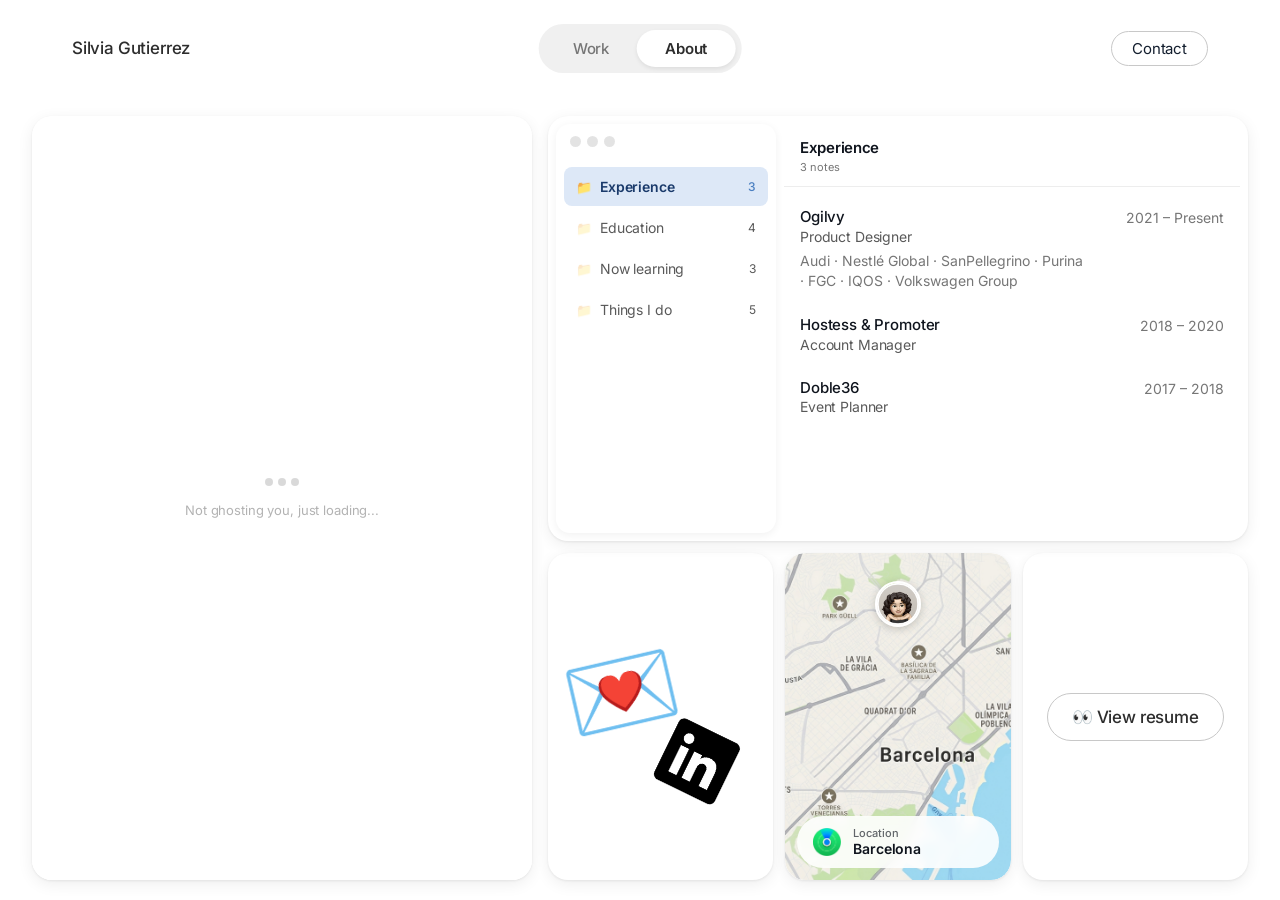
==== about.html @ 50f8bda9 "Redesign about page with accessibility improvements and add admin page - Refactor about.css with WCA" ====
<!DOCTYPE html>
<html lang="es">
<head>
  <meta charset="UTF-8" />
  <meta name="viewport" content="width=device-width, initial-scale=1.0" />
  <link rel="icon" type="image/png" href="images/favicon.png" />
  <title>About – Silvia Gutierrez</title>
  <link rel="stylesheet" href="about.css" />
  <link href="https://fonts.googleapis.com/css2?family=Inter:wght@400;500;600&display=swap" rel="stylesheet" />
</head>
<body>

  <!-- NAVBAR -->
  <nav class="nav" aria-label="Main navigation">
    <a href="index.html" class="nav-logo">
      <span class="nav-name">Silvia<span class="nav-name-last"> Gutierrez</span></span>
    </a>
    <div class="nav-pill">
      <a href="index.html" class="nav-pill-link">Work</a>
      <a href="about.html" class="nav-pill-link active" aria-current="page">About</a>
    </div>
    <a href="https://www.linkedin.com/in/silviagb/" target="_blank" rel="noopener" class="nav-contact-btn">Contact<span class="sr-only"> (opens in new tab)</span></a>
  </nav>

  <!-- CONTENT -->
  <main class="about-main">

    <!-- LEFT: chat + hint above -->
    <div class="about-left-wrap">
      <div class="about-left">
        <div id="chat-loading" aria-label="Loading messages" role="status" style="position:absolute;inset:0;display:flex;flex-direction:column;align-items:center;justify-content:center;gap:16px;background:var(--card-bg);border-radius:20px;z-index:5;">
          <div aria-hidden="true" style="display:flex;gap:5px;align-items:center;">
            <div style="width:8px;height:8px;border-radius:50%;background:rgba(0,0,0,0.15);animation:typing-bounce 1.2s infinite ease-in-out;animation-delay:0s;"></div>
            <div style="width:8px;height:8px;border-radius:50%;background:rgba(0,0,0,0.15);animation:typing-bounce 1.2s infinite ease-in-out;animation-delay:0.2s;"></div>
            <div style="width:8px;height:8px;border-radius:50%;background:rgba(0,0,0,0.15);animation:typing-bounce 1.2s infinite ease-in-out;animation-delay:0.4s;"></div>
          </div>
          <p style="font-size:13px;color:rgba(0,0,0,0.3);font-family:'Inter',sans-serif;letter-spacing:-0.01em;margin:0;">Not ghosting you, just loading...</p>
        </div>
        <div class="chat-scroll" id="chat-scroll" style="position:relative;">
          <div class="chat-container" id="chat-container" aria-live="polite" aria-label="Conversation"></div>
        </div>
        <div class="chat-input-bar" id="chat-input-bar">
          <label for="chat-input" class="sr-only">Send a message</label>
          <textarea id="chat-input" class="chat-input" placeholder="Drop me a message... I'll actually read this 👀" maxlength="300" rows="1"></textarea>
          <button id="chat-send" class="chat-send-btn" aria-label="Send">
            <svg xmlns="http://www.w3.org/2000/svg" width="16" height="16" viewBox="0 0 24 24" fill="none" stroke="currentColor" stroke-width="1.5" stroke-linecap="round" stroke-linejoin="round"><path stroke="none" d="M0 0h24v24H0z" fill="none"/><path d="M4.698 4.034l16.302 7.966l-16.302 7.966a.503 .503 0 0 1 -.546 -.124a.555 .555 0 0 1 -.12 -.568l2.468 -7.274l-2.468 -7.274a.555 .555 0 0 1 .12 -.568a.503 .503 0 0 1 .546 -.124" /><path d="M6.5 12h14.5" /></svg>
          </button>
        </div>
      </div>
    </div>

    <!-- RIGHT: static cards -->
    <div class="about-right">

      <!-- NOTES APP BLOCK -->
      <div class="cards-row">
        <div class="card notes-app">

          <!-- Sidebar — floating sub-card with its own shadow, dots inside -->
          <div class="notes-sidebar">
            <div class="notes-dots" aria-hidden="true">
              <span class="notes-toolbar-dot"></span>
              <span class="notes-toolbar-dot"></span>
              <span class="notes-toolbar-dot"></span>
            </div>
            <p class="notes-sidebar-title">My notes</p>
            <ul class="notes-folders" role="tablist" aria-label="About sections">
              <li class="notes-folder notes-folder--active" data-tab="experience" role="tab" aria-selected="true" aria-controls="tab-experience" tabindex="0">
                <span class="notes-folder-icon" aria-hidden="true">📁</span>
                <span class="notes-folder-name">Experience</span>
                <span class="notes-folder-count">3</span>
              </li>
              <li class="notes-folder" data-tab="education" role="tab" aria-selected="false" aria-controls="tab-education" tabindex="-1">
                <span class="notes-folder-icon" aria-hidden="true">📁</span>
                <span class="notes-folder-name">Education</span>
                <span class="notes-folder-count">4</span>
              </li>
              <li class="notes-folder" data-tab="learning" role="tab" aria-selected="false" aria-controls="tab-learning" tabindex="-1">
                <span class="notes-folder-icon" aria-hidden="true">📁</span>
                <span class="notes-folder-name">Now learning</span>
                <span class="notes-folder-count">3</span>
              </li>
              <li class="notes-folder" data-tab="things" role="tab" aria-selected="false" aria-controls="tab-things" tabindex="-1">
                <span class="notes-folder-icon" aria-hidden="true">📁</span>
                <span class="notes-folder-name">Things I do</span>
                <span class="notes-folder-count">5</span>
              </li>
            </ul>
          </div>

          <!-- Content -->
          <div class="notes-content">

            <!-- Experience -->
            <div class="notes-panel" id="tab-experience" role="tabpanel" aria-labelledby="tab-experience">
              <h2 class="notes-panel-title">Experience <span class="notes-panel-count">3 notes</span></h2>
              <ul class="notes-list">
                <li class="notes-item notes-item--expanded">
                  <div class="notes-item-header">
                    <div class="notes-item-role">
                      <span class="notes-item-company">Ogilvy</span>
                      <span class="notes-item-title">Product Designer</span>
                    </div>
                    <span class="notes-item-date">2021 – Present</span>
                  </div>
                  <span class="notes-item-clients">Audi · Nestlé Global · SanPellegrino · Purina · FGC · IQOS · Volkswagen Group</span>
                </li>
                <li class="notes-item notes-item--expanded">
                  <div class="notes-item-header">
                    <div class="notes-item-role">
                      <span class="notes-item-company">Hostess &amp; Promoter</span>
                      <span class="notes-item-title">Account Manager</span>
                    </div>
                    <span class="notes-item-date">2018 – 2020</span>
                  </div>
                </li>
                <li class="notes-item notes-item--expanded">
                  <div class="notes-item-header">
                    <div class="notes-item-role">
                      <span class="notes-item-company">Doble36</span>
                      <span class="notes-item-title">Event Planner</span>
                    </div>
                    <span class="notes-item-date">2017 – 2018</span>
                  </div>
                </li>
              </ul>
            </div>

            <!-- Education -->
            <div class="notes-panel notes-panel--hidden" id="tab-education" role="tabpanel" aria-labelledby="tab-education">
              <h2 class="notes-panel-title">Education <span class="notes-panel-count">4 notes</span></h2>
              <ul class="notes-list">
                <li class="notes-item notes-item--expanded">
                  <div class="notes-item-header">
                    <div class="notes-item-role">
                      <span class="notes-item-company">Design System Pro</span>
                      <span class="notes-item-title">Shift+R · Raúl Marin</span>
                    </div>
                    <span class="notes-item-date">2025 – Present</span>
                  </div>
                </li>
                <li class="notes-item notes-item--expanded">
                  <div class="notes-item-header">
                    <div class="notes-item-role">
                      <span class="notes-item-company">Bit Computer Training</span>
                      <span class="notes-item-title">Front-end Development</span>
                    </div>
                    <span class="notes-item-date">2021</span>
                  </div>
                </li>
                <li class="notes-item notes-item--expanded">
                  <div class="notes-item-header">
                    <div class="notes-item-role">
                      <span class="notes-item-company">Ironhack</span>
                      <span class="notes-item-title">UX/UI Design Bootcamp</span>
                    </div>
                    <span class="notes-item-date">2018</span>
                  </div>
                </li>
                <li class="notes-item notes-item--expanded">
                  <div class="notes-item-header">
                    <div class="notes-item-role">
                      <span class="notes-item-company">Universitat Pompeu Fabra</span>
                      <span class="notes-item-title">Advertising &amp; Public Relations</span>
                    </div>
                    <span class="notes-item-date">2013 – 2017</span>
                  </div>
                </li>
              </ul>
            </div>

            <!-- Now learning -->
            <div class="notes-panel notes-panel--hidden" id="tab-learning" role="tabpanel" aria-labelledby="tab-learning">
              <h2 class="notes-panel-title">Now learning <span class="notes-panel-count">3 notes</span></h2>
              <ul class="notes-list">
                <li class="notes-item notes-item--text">
                  <span class="notes-item-company">Design systems</span>
                  <span class="notes-item-body">Studying with Shift+R (Raúl Marin). Learning to build the systems I've been designing within for years.</span>
                </li>
                <li class="notes-item notes-item--text">
                  <span class="notes-item-company">Vibe coding</span>
                  <span class="notes-item-body">Using Cursor + Claude to build real things without a dev team. This portfolio is proof.</span>
                </li>
                <li class="notes-item notes-item--text">
                  <span class="notes-item-company">AI-assisted research</span>
                  <span class="notes-item-body">Exploring how AI agents can speed up benchmarking and competitive analysis — the stuff that used to take days.</span>
                </li>
              </ul>
            </div>

            <!-- Things I do -->
            <div class="notes-panel notes-panel--hidden" id="tab-things" role="tabpanel" aria-labelledby="tab-things">
              <h2 class="notes-panel-title">Things I do <span class="notes-panel-count">5 notes</span></h2>
              <ul class="notes-list">
                <li class="notes-item notes-item--text">
                  <span class="notes-item-company">Party host</span>
                  <span class="notes-item-body">I organize dinners and parties for my friends more often than is probably healthy. Halloween is the one everyone waits for all year. My flat has a 25-person beer pong capacity that I discovered by accident.</span>
                </li>
                <li class="notes-item notes-item--text">
                  <span class="notes-item-company">Unofficial pizza designer</span>
                  <span class="notes-item-body">My partner has a pizza project. I said I'd help. Somehow "help" turned into designing the whole thing — posts, photos, branding. Still waiting for my co-founder title.</span>
                </li>
                <li class="notes-item notes-item--text">
                  <span class="notes-item-company">Knitter &amp; crocheter</span>
                  <span class="notes-item-body">I knit and crochet. It's calming, it's creative, and it got completely out of hand when someone asked me to make a ring holder for their wedding. Then another person asked. Then another. I now have a waiting list I didn't ask for.</span>
                </li>
                <li class="notes-item notes-item--text">
                  <span class="notes-item-company">Handmade gifter</span>
                  <span class="notes-item-body">I don't buy gifts if I can make them instead. My latest: transferring a handwritten family recipe onto a ceramic plate.</span>
                </li>
                <li class="notes-item notes-item--text">
                  <span class="notes-item-company">Concert budget problem</span>
                  <span class="notes-item-body">I spend a disproportionate amount of my income on gigs and festivals. My bank account disagrees with this hobby. I do not.</span>
                </li>
              </ul>
            </div>

          </div><!-- /notes-content -->
        </div><!-- /notes-app -->
      </div>

      <div class="cards-row">
        <div class="card card-sm card-contact">
          <div class="contact-icons">
            <a href="/cdn-cgi/l/email-protection#36455f5a405f5751540476515b575f5a1855595b" class="contact-icon" aria-label="Email">💌</a>
            <a href="https://www.linkedin.com/in/silviagb/" target="_blank" rel="noopener"
               class="contact-icon contact-icon-linkedin" aria-label="LinkedIn">
              <img src="images/linkedin-logo.png" alt="LinkedIn" />
            </a>
          </div>
        </div>

        <div class="card card-sm card-location">
          <img class="location-bg" src="images/barcelona-map.png" alt="Barcelona" />
          <img class="location-avatar" src="images/silvia-avatar.png" alt="Silvia" />
          <div class="location-chip">
            <img class="location-pin" src="images/location-pin.png" alt="" />
            <div class="location-text">
              <span class="location-label">Location</span>
              <span class="location-city">Barcelona</span>
            </div>
          </div>
        </div>

        <div class="card card-sm card-resume">
          <a href="CV-Silvia-Gutierrez.pdf"
             target="_blank" rel="noopener" class="resume-btn">
            👀 View resume<span class="sr-only"> (opens in new tab)</span>
          </a>
        </div>
      </div>

    </div>
  </main>

  <script data-cfasync="false" src="/cdn-cgi/scripts/5c5dd728/cloudflare-static/email-decode.min.js"></script><script>
    const CAT_IMG   = 'images/rosi-sil.png';
    const BUBBLE_BG = '#f0f0f0';

    // Each message: text or image, optional defaultReaction shown on load,
    // clickEmoji added (or incremented) when the bubble is clicked.
    const MESSAGES = [
      { type:'text',  text:"Hi, I'm Silvia!",                                                                             defaultReaction:{emoji:'🧚🏻‍♀️', count:1}, clickEmoji:'🧚🏻‍♀️', typingMs:900  },
      { type:'text',  text:"But you can call me Silvi, Sil, or Zirvi—just like my Andalusian grandma used to.",          defaultReaction:null,                    clickEmoji:'👵🏻',     typingMs:1300 },
      { type:'text',  text:"For the past five years, I've been a Product Designer at Ogilvy. Demanding clients, tight deadlines, and more project types than I can count.",   defaultReaction:null,                    clickEmoji:'🤠',     typingMs:1400 },
      { type:'text',  text:"Still at Ogilvy, but open to new opportunities — ideally a digital product team. Just leaving that here.",                                        defaultReaction:null,                    clickEmoji:'🌟',     typingMs:1400 },
      { type:'text',  text:"Though I have a dark past... I used to plan events! 👀",                                     defaultReaction:null,                    clickEmoji:'🌒',     typingMs:1100 },
      { type:'text',  text:"And this? This is my home office manager—the real boss of the house. 👇",                    defaultReaction:null,                    clickEmoji:'🫡',     typingMs:1300 },
      { type:'image', src:CAT_IMG,                                                                                        defaultReaction:{emoji:'💖', count:1},   clickEmoji:'💖',     typingMs:2000 },
      { type:'text',  text:"You read the whole thing — respect. Drop me a line if anything caught your eye. 💌", defaultReaction:null, clickEmoji:'💌', typingMs:1400 },
    ];

    const scrollEl    = document.getElementById('chat-scroll');
    const container   = document.getElementById('chat-container');

    // ── SVG tail ──────────────────────────────────────────────────────────
    function makeTailSVG(color) {
      const svg = document.createElementNS('http://www.w3.org/2000/svg','svg');
      svg.setAttribute('width','14'); svg.setAttribute('height','18');
      svg.setAttribute('viewBox','0 0 14 18');
      svg.classList.add('chat-tail');
      const path = document.createElementNS('http://www.w3.org/2000/svg','path');
      path.setAttribute('d','M14 0 L14 18 L0 18 C4 15 10 9 14 0 Z');
      path.setAttribute('fill', color);
      svg.appendChild(path);
      return svg;
    }

    // ── scroll ────────────────────────────────────────────────────────────
    function scrollBottom() {
      scrollEl.scrollTop = scrollEl.scrollHeight;
    }

    // ── animate element in ────────────────────────────────────────────────
    function animateIn(el) {
      el.style.opacity   = '0';
      el.style.transform = 'translateY(8px)';
      container.appendChild(el);
      scrollBottom();
      requestAnimationFrame(() => requestAnimationFrame(() => {
        el.style.transition = 'opacity 0.28s ease, transform 0.28s ease';
        el.style.opacity    = '1';
        el.style.transform  = 'translateY(0)';
      }));
    }

    // ── typing indicator ──────────────────────────────────────────────────
    function showTyping() {
      const el = document.createElement('div');
      el.className = 'chat-typing';
      el.id        = 'chat-typing';

      const row = document.createElement('div');
      row.className = 'chat-bubble-row';

      const bubble = document.createElement('div');
      bubble.className = 'chat-bubble chat-bubble--typing';
      bubble.innerHTML = '<div class="dot"></div><div class="dot"></div><div class="dot"></div>';
      row.appendChild(bubble);
      el.appendChild(row);
      animateIn(el);
    }

    function removeTyping() {
      const t = document.getElementById('chat-typing');
      if (t) t.remove();
    }

    // ── reaction badge ────────────────────────────────────────────────────
    function makeBadge(emoji, count) {
      const btn = document.createElement('button');
      btn.className     = 'reaction-badge';
      btn.dataset.emoji = emoji;
      btn.innerHTML     = `<span>${emoji}</span><span class="reaction-count">${count}</span>`;
      return btn;
    }

    function incrementBadge(badge) {
      const span = badge.querySelector('.reaction-count');
      span.textContent = parseInt(span.textContent) + 1;
      badge.classList.remove('reaction-badge--bump');
      void badge.offsetWidth; // reflow to restart animation
      badge.classList.add('reaction-badge--bump');
    }

    // ── build message ─────────────────────────────────────────────────────
    function buildMessage(msg) {
      const el = document.createElement('div');
      el.className = 'chat-msg';

      // bubble row (tail + bubble)
      const row = document.createElement('div');
      row.className = 'chat-bubble-row';

      const bubbleBg = BUBBLE_BG;
      row.appendChild(makeTailSVG(bubbleBg));

      const bubble = document.createElement('div');
      bubble.className = msg.type === 'image' ? 'chat-bubble chat-bubble--image' : 'chat-bubble';

      if (msg.type === 'image') {
        const img = document.createElement('img');
        img.src       = msg.src;
        img.className = 'chat-img';
        img.alt       = '';
        bubble.appendChild(img);
      } else {
        bubble.textContent = msg.text;
      }

      row.appendChild(bubble);

      // reactions wrap — absolute inside the bubble row
      const reactionsWrap = document.createElement('div');
      reactionsWrap.className = 'chat-reactions';

      const msgIndex = MESSAGES.indexOf(msg);

      if (msg.defaultReaction) {
        const badge = makeBadge(msg.defaultReaction.emoji, msg.defaultReaction.count);
        badge.addEventListener('click', () => {
          incrementBadge(badge);
          saveReaction(msgIndex, msg.defaultReaction.emoji);
        });
        reactionsWrap.appendChild(badge);
      }

      row.appendChild(reactionsWrap);
      el.appendChild(row);

      // click on bubble → add / increment clickEmoji
      bubble.addEventListener('click', () => {
        const existing = reactionsWrap.querySelector(`[data-emoji="${msg.clickEmoji}"]`);
        if (existing) {
          incrementBadge(existing);
        } else {
          const badge = makeBadge(msg.clickEmoji, 1);
          badge.style.opacity   = '0';
          badge.style.transform = 'scale(0.6)';
          badge.addEventListener('click', () => {
            incrementBadge(badge);
            saveReaction(msgIndex, msg.clickEmoji);
          });
          reactionsWrap.appendChild(badge);
          requestAnimationFrame(() => requestAnimationFrame(() => {
            badge.style.transition = 'opacity 0.2s ease, transform 0.2s ease';
            badge.style.opacity    = '1';
            badge.style.transform  = 'scale(1)';
          }));
        }
        saveReaction(msgIndex, msg.clickEmoji);
      });

      return el;
    }

    // ── Supabase ──────────────────────────────────────────────────────────
    const SUPA_URL = 'https://ncgpeftflcvlvedmpfno.supabase.co';
    const SUPA_KEY = 'eyJhbGciOiJIUzI1NiIsInR5cCI6IkpXVCJ9.eyJpc3MiOiJzdXBhYmFzZSIsInJlZiI6Im5jZ3BlZnRmbGN2bHZlZG1wZm5vIiwicm9sZSI6ImFub24iLCJpYXQiOjE3NzM1ODU3OTUsImV4cCI6MjA4OTE2MTc5NX0.-5kdnQhtjg_4nebCeReHEE-rYZAulSlQYjA0M2LK5Zg';

    async function saveReaction(messageIndex, emoji) {
      try {
        await fetch(`${SUPA_URL}/rest/v1/reactions`, {
          method: 'POST',
          headers: {
            'Content-Type': 'application/json',
            'apikey': SUPA_KEY,
            'Authorization': `Bearer ${SUPA_KEY}`,
            'Prefer': 'return=minimal'
          },
          body: JSON.stringify({ message_index: messageIndex, emoji })
        });
      } catch(e) { console.log('reaction save failed', e); }
    }

    async function saveMessage(content) {
      try {
        await fetch(`${SUPA_URL}/rest/v1/messages`, {
          method: 'POST',
          headers: {
            'Content-Type': 'application/json',
            'apikey': SUPA_KEY,
            'Authorization': `Bearer ${SUPA_KEY}`,
            'Prefer': 'return=minimal'
          },
          body: JSON.stringify({ content })
        });
      } catch(e) { console.log('message save failed', e); }
    }

    // ── reveal all messages with typing pauses ────────────────────────────
    function revealAll() {
      let delay = 300;
      const pause = 400;

      MESSAGES.forEach(msg => {
        setTimeout(() => showTyping(), delay);
        delay += msg.typingMs;
        setTimeout(() => { removeTyping(); animateIn(buildMessage(msg)); }, delay);
        delay += pause;
      });
    }

    // ── loading state then reveal ─────────────────────────────────────────
    const loadingEl = document.getElementById('chat-loading');

    setTimeout(() => {
      if (loadingEl) {
        loadingEl.style.transition = 'opacity 0.3s ease';
        loadingEl.style.opacity = '0';
        setTimeout(() => { loadingEl.remove(); revealAll(); }, 300);
      } else {
        revealAll();
      }
    }, 2200);



    // ── message input ─────────────────────────────────────────────────────
    const inputEl = document.getElementById('chat-input');
    const sendBtn = document.getElementById('chat-send');

    async function sendMessage() {
      const text = inputEl.value.trim();
      if (!text) return;
      inputEl.value = '';
      inputEl.classList.remove('has-text');
      sendBtn.classList.remove('visible');
      inputEl.disabled = true;
      sendBtn.disabled = true;

      await saveMessage(text);

      // show sent bubble in chat
      // remove tail from previous sent bubble if exists
      const prevSentRow = container.querySelector('.chat-msg--sent:last-child .chat-bubble-sent-row');
      if (prevSentRow) {
        const prevTail = prevSentRow.querySelector('.chat-tail-sent');
        const prevBubble = prevSentRow.querySelector('.chat-bubble-sent');
        if (prevTail) prevTail.classList.remove('visible');
        if (prevBubble) prevBubble.classList.remove('with-tail');
      }

      const confirmEl = document.createElement('div');
      confirmEl.className = 'chat-msg chat-msg--sent';
      confirmEl.style.opacity = '0';
      confirmEl.style.transform = 'translateY(8px)';

      const sentRow = document.createElement('div');
      sentRow.className = 'chat-bubble-sent-row';

      const sentBubble = document.createElement('div');
      sentBubble.className = 'chat-bubble-sent with-tail';
      sentBubble.textContent = text;

      // tail — absolute, hangs outside the bubble to the right
      const tailSvg = document.createElementNS('http://www.w3.org/2000/svg', 'svg');
      tailSvg.setAttribute('width', '14');
      tailSvg.setAttribute('height', '18');
      tailSvg.setAttribute('viewBox', '0 0 14 18');
      tailSvg.classList.add('chat-tail-sent', 'visible');
      const tailPath = document.createElementNS('http://www.w3.org/2000/svg', 'path');
      tailPath.setAttribute('d', 'M0 0 L0 18 L14 18 C9 16 1 10 0 0 Z');
      tailPath.setAttribute('fill', '#c8d8f0');
      tailSvg.appendChild(tailPath);

      sentRow.appendChild(sentBubble);
      sentRow.appendChild(tailSvg);
      confirmEl.appendChild(sentRow);
      container.appendChild(confirmEl);
      scrollBottom();
      requestAnimationFrame(() => requestAnimationFrame(() => {
        confirmEl.style.transition = 'opacity 0.3s ease, transform 0.3s ease';
        confirmEl.style.opacity = '1';
        confirmEl.style.transform = 'translateY(0)';
      }));

      setTimeout(() => {
        inputEl.disabled = false;
        sendBtn.disabled = false;
        inputEl.placeholder = 'Drop me a message...';
        inputEl.focus();
      }, 500);
    }

    sendBtn.addEventListener('click', sendMessage);
    inputEl.addEventListener('keydown', (e) => {
      if (e.key === 'Enter' && !e.shiftKey) { e.preventDefault(); sendMessage(); }
    });

    // show/hide send button based on input content
    inputEl.addEventListener('input', () => {
      const hasText = inputEl.value.trim().length > 0;
      if (hasText) {
        sendBtn.classList.add('visible');
        inputEl.classList.add('has-text');
      } else {
        sendBtn.classList.remove('visible');
        inputEl.classList.remove('has-text');
      }
    });
  </script>

  <script>
    // ── Notes tabs ────────────────────────────────────────────────────────
    const folders = document.querySelectorAll('.notes-folder');
    const panels  = document.querySelectorAll('.notes-panel');

    function activateTab(folder) {
      const tab = folder.dataset.tab;

      folders.forEach(f => {
        f.classList.remove('notes-folder--active');
        f.setAttribute('aria-selected', 'false');
        f.setAttribute('tabindex', '-1');
      });
      folder.classList.add('notes-folder--active');
      folder.setAttribute('aria-selected', 'true');
      folder.setAttribute('tabindex', '0');
      folder.focus();

      panels.forEach(p => p.classList.add('notes-panel--hidden'));
      const active = document.getElementById('tab-' + tab);
      if (active) active.classList.remove('notes-panel--hidden');
    }

    folders.forEach(folder => {
      folder.addEventListener('click', () => activateTab(folder));

      // keyboard navigation: arrow keys move between tabs
      folder.addEventListener('keydown', (e) => {
        const list = [...folders];
        const idx  = list.indexOf(folder);
        if (e.key === 'ArrowDown' || e.key === 'ArrowRight') {
          e.preventDefault();
          activateTab(list[(idx + 1) % list.length]);
        } else if (e.key === 'ArrowUp' || e.key === 'ArrowLeft') {
          e.preventDefault();
          activateTab(list[(idx - 1 + list.length) % list.length]);
        } else if (e.key === 'Enter' || e.key === ' ') {
          e.preventDefault();
          activateTab(folder);
        }
      });
    });
  </script>

  <script>
    const nav = document.querySelector('.nav');
    let lastY = 0;
    window.addEventListener('scroll', () => {
      const y = window.scrollY;
      if (y > lastY && y > 96) nav.classList.add('nav--hidden');
      else nav.classList.remove('nav--hidden');
      lastY = y;
    });
  </script>

</body>
</html>
---- about.css ----
/* =============================================
   VARIABLES
   ============================================= */
   :root {
    --font:        'Inter', sans-serif;
    --dark:        #2d2d2d;
    --black:       #131e2e;
    --grey:        #767676;   /* 4.54:1 — pasa WCAG AA — uso: secundario, nav inactivo */
    --grey-2:      #595959;   /* 7.0:1  — pasa WCAG AA — uso: cuerpo, apoyo legible   */
    --border:      #e4e4e4;
    --pill-bg:     #f0f0f0;
    --bubble-bg:   #f0f0f0;
    --card-bg:     #ffffff;
    --card-gray:   #e4e4e4;
    --dark-blue:   #0f141d;
    --white:       #ffffff;
    --nav-h:       96px;
    --shadow-card: 0 1px 3px rgba(0,0,0,0.08), 0 4px 16px rgba(0,0,0,0.07);
  }
  
  /* =============================================
     ACCESSIBILITY
     ============================================= */
  .sr-only {
    position: absolute;
    width: 1px;
    height: 1px;
    padding: 0;
    margin: -1px;
    overflow: hidden;
    clip: rect(0,0,0,0);
    white-space: nowrap;
    border: 0;
  }

  /* Visible focus ring for keyboard users */
  .notes-folder:focus-visible {
    outline: 2px solid #4a7fc1;
    outline-offset: 2px;
  }
  .chat-input:focus-visible {
    outline: 2px solid #4a7fc1;
    outline-offset: 0;
  }
  .nav-pill-link:focus-visible,
  .nav-contact-btn:focus-visible,
  .resume-btn:focus-visible,
  .contact-icon:focus-visible {
    outline: 2px solid #4a7fc1;
    outline-offset: 3px;
    border-radius: 4px;
  }

  /* =============================================
     RESET
     ============================================= */
  *, *::before, *::after { box-sizing: border-box; margin: 0; padding: 0; }
  html, body { width: 100%; height: 100%; font-family: var(--font); background: var(--white); color: var(--dark); -webkit-font-smoothing: antialiased; }
  a   { text-decoration: none; color: inherit; }
  img { display: block; }
  
  /* =============================================
     NAVBAR
     ============================================= */
  .nav {
    position: fixed; top: 0; left: 0; right: 0; z-index: 100;
    height: var(--nav-h);
    background: var(--white);
    display: flex; align-items: center; justify-content: space-between;
    padding: 0 72px;
    transition: transform 0.3s ease;
  }
  .nav--hidden { transform: translateY(-100%); }
  
  .nav-logo       { display: flex; align-items: center; gap: 12px; }
  .nav-avatar     { width: 40px; height: 40px; border-radius: 50%; overflow: hidden; background: var(--border); flex-shrink: 0; }
  .nav-avatar img { width: 100%; height: 100%; object-fit: cover; }
  .nav-name       { font-size: 17px; font-weight: 500; color: var(--dark); letter-spacing: -0.01em; white-space: nowrap; }
  
  .nav-pill { position: absolute; left: 50%; transform: translateX(-50%); display: flex; align-items: center; background: var(--pill-bg); border-radius: 100px; padding: 6px; }
  .nav-pill-link { font-size: 15px; font-weight: 500; color: var(--grey); padding: 9px 28px; border-radius: 100px; letter-spacing: -0.01em; transition: all 0.2s; white-space: nowrap; }
  .nav-pill-link.active { background: var(--white); color: var(--dark); font-weight: 600; box-shadow: 0 2px 4px rgba(0,0,0,0.08); }
  .nav-pill-link:not(.active):hover { color: var(--dark); }
  
  .nav-contact-btn { font-size: 15px; font-weight: 400; color: var(--black); border: 1.5px solid #c8c8c8; border-radius: 100px; padding: 7px 20px; letter-spacing: -0.01em; transition: border-color 0.2s; }
  .nav-contact-btn:hover { border-color: var(--dark); background: rgba(0,0,0,0.03); }
  
  /* =============================================
     MAIN LAYOUT — fixed height, no scroll on main
     ============================================= */
  .about-main {
    position: fixed;
    top: var(--nav-h);
    left: 0; right: 0; bottom: 0;
    display: flex;
    align-items: stretch;
    gap: 16px;
    padding: 20px 32px 20px 32px;
    overflow: visible;
  }
  
  /* =============================================
     LEFT PANEL — scrollable chat
     ============================================= */
  .about-left-wrap {
    width: 500px;
    flex-shrink: 0;
    height: 100%;
    display: flex;
    flex-direction: column;
    position: relative;
  }
  
  .chat-hint {
    position: absolute;
    top: -28px;
    left: 2px;
    display: flex;
    align-items: center;
    gap: 6px;
    font-size: 12px;
    color: var(--grey);
    font-family: var(--font);
    letter-spacing: -0.01em;
    pointer-events: none;
  }
  
  .about-left {
    flex: 1;
    min-height: 0;
    overflow: hidden;
    background: var(--card-bg);
    border-radius: 20px;
    box-shadow: var(--shadow-card);
    position: relative;
    display: flex;
    flex-direction: column;
  }
  
  .chat-scroll {
    flex: 1;
    min-height: 0;
    overflow-y: auto;
    overflow-x: hidden;
    display: flex;
    flex-direction: column;
    scrollbar-width: none;
  }
  .chat-scroll::-webkit-scrollbar { display: none; }
  
  .chat-container {
    margin-top: auto; /* pushes messages to the bottom */
    display: flex;
    flex-direction: column;
    gap: 22px;
    padding: 40px 0 40px 20px;
  }
  
  /* =============================================
     CHAT MESSAGE
     ============================================= */
  .chat-msg {
    display: flex;
    flex-direction: column;
    align-items: flex-start;
  }
  
  /* bubble row: tail + bubble side by side */
  .chat-bubble-row {
    display: flex;
    align-items: flex-end;
    cursor: pointer;
    position: relative; /* anchor for absolute reactions */
    /* drop-shadow covers both the SVG tail and the bubble in one pass */
    filter: none;
    transition: filter 0.15s ease;
  }
  
  .chat-bubble-row:hover {
    filter: none;
  }
  
  /* ── TAIL ── */
  .chat-tail {
    flex-shrink: 0;
    width: 14px;
    height: 18px;
    margin-right: -2px;
    align-self: flex-end;
    margin-bottom: 0;
    display: block;
  }
  
  .chat-tail--typing {
    display: none;
  }
  
  /* ── BUBBLE ── */
  .chat-bubble {
    background: var(--bubble-bg);
    border-radius: 28px 28px 28px 6px;
    padding: 14px 22px;
    font-size: 15px;
    font-weight: 400;
    color: var(--dark-blue);
    line-height: 1.55;
    letter-spacing: -0.01em;
    max-width: 440px;
  }
  
  /* typing bubble — no tail, compact */ 
  .chat-bubble--typing {
    display: flex;
    align-items: center;
    gap: 4px;
    padding: 15px 14px;
    border-radius: 100px !important;
    width: fit-content;
    overflow: visible;
  }
  
  /* image bubble */
  .chat-bubble--image {
    background: var(--bubble-bg);
    padding: 10px;
    border-radius: 28px 28px 28px 6px;
    cursor: pointer;
  }
  
  .chat-img {
    width: 260px;
    height: 260px;
    object-fit: cover;
    border-radius: 20px 20px 20px 2px;
    display: block;
  }
  
  /* =============================================
     TYPING DOTS
     ============================================= */
  .dot {
    width: 6px;
    height: 6px;
    border-radius: 50%;
    background: rgba(15,20,29,0.3);
    animation: typing-bounce 1.2s infinite ease-in-out;
    flex-shrink: 0;
  }
  .dot:nth-child(1) { animation-delay: 0s; }
  .dot:nth-child(2) { animation-delay: 0.18s; }
  .dot:nth-child(3) { animation-delay: 0.36s; }
  
  @keyframes typing-bounce {
    0%, 60%, 100% { transform: translateY(0);    opacity: 0.35; }
    30%            { transform: translateY(-5px); opacity: 1;    }
  }
  
  /* =============================================
     REACTIONS
     ============================================= */
  .chat-reactions {
    position: absolute;
    bottom: -14px;
    right: 10px;
    display: flex;
    gap: 4px;
    z-index: 1;
  }
  
  .reaction-badge {
    display: inline-flex;
    align-items: center;
    gap: 4px;
    background: #ffffff;
    border: none;
    border-radius: 100px;
    padding: 4px 10px 4px 8px;
    font-size: 15px;
    cursor: pointer;
    transition: background 0.15s;
    line-height: 1;
    box-shadow: 0 1px 4px rgba(0,0,0,0.12);
  }
  .reaction-badge:hover  { background: #f5f5f5; }
  
  .reaction-count {
    font-size: 13px;
    font-weight: 500;
    color: #666;
    font-family: var(--font);
  }
  
  /* bump pop when reacting */
  .reaction-badge--bump { animation: badge-bump 0.28s ease; }
  
  @keyframes badge-bump {
    0%   { transform: scale(1); }
    45%  { transform: scale(1.3); }
    100% { transform: scale(1); }
  }
  
  /* =============================================
     RIGHT PANEL — static, no scroll
     ============================================= */
  .about-right {
    flex: 1;
    display: flex;
    flex-direction: column;
    gap: 12px;
    min-width: 0;
    min-height: 0;
    overflow: visible;
  }
  
  .cards-row { display: flex; gap: 12px; flex: 1; min-height: 0; }
  .cards-row:first-child { flex: 1.3; }
  .cards-row:last-child  { flex: 1; display: grid; grid-template-columns: 1fr 1fr 1fr; grid-template-rows: 1fr; }
  
  /* =============================================
     CARD BASE
     ============================================= */
  .card { background: var(--card-bg); border-radius: 20px; box-shadow: var(--shadow-card); }
  
  /* Info cards */
  .card-info {
    flex: 1;
    min-height: 0;
    display: flex; flex-direction: column; align-items: center; justify-content: flex-start;
    gap: 20px;
    padding: 20px 40px 24px;
    overflow: hidden;
  }
  .card-info .card-list {
    flex: 1;
    display: flex;
    flex-direction: column;
    justify-content: center;
    width: 100%;
  }
  
  .card-tag {
    font-size: 15px;
    font-weight: 600;
    color: var(--dark-blue);
    letter-spacing: -0.02em;
    flex-shrink: 0;
    align-self: center;
  }
  
  .card-list { list-style: none; width: 100%; display: flex; flex-direction: column; }
  
  .card-list-item { display: flex; align-items: flex-start; justify-content: space-between; padding: 12px 0; border-bottom: 1px solid rgba(0,0,0,0.08); font-size: 15px; gap: 16px; }
  .card-list-item:last-child { border-bottom: none; padding-bottom: 0; }
  
  /* expanded item (with clients row) */
  .card-list-item--expanded { flex-direction: column; gap: 5px; }
  .item-header { display: flex; align-items: flex-start; justify-content: space-between; width: 100%; gap: 16px; }
  
  .item-role    { display: flex; flex-direction: column; gap: 1px; }
  .item-company { font-weight: 600; color: var(--dark); line-height: 1.2; letter-spacing: -0.01em; }
  .item-title   { font-weight: 400; color: var(--dark); line-height: 1.2; letter-spacing: -0.01em; }
  .item-date    { font-size: 13px; color: var(--grey-2); white-space: nowrap; flex-shrink: 0; padding-top: 2px; }
  .item-clients { font-size: 11px; color: var(--grey-2); line-height: 1.4; text-transform: uppercase; letter-spacing: 0.04em; width: 100%; }
  
  /* Small cards — sized by the CSS grid parent */
  .card-sm { min-width: 0; min-height: 0; }
  
  /* Contact */
  .card-contact { display: flex; flex-direction: column; align-items: center; justify-content: center; padding: 24px 32px 32px; gap: 0px; }
  .contact-icons {
    flex: 1;
    display: flex;
    flex-direction: column;
    align-items: center;
    justify-content: center;
    gap: 0px;
  }
  .contact-icon  { font-size: 92px; display: block; transform: rotate(-13deg) translateX(-40px); transition: transform 0.25s cubic-bezier(0.34, 1.56, 0.64, 1); line-height: 1; }
  .contact-icon:hover { transform: rotate(-13deg) translateX(-40px) scale(1.12) translateY(-6px); }
  .contact-icon-linkedin { transform: rotate(26deg) translateX(40px); margin-top: -30px; transition: transform 0.25s cubic-bezier(0.34, 1.56, 0.64, 1); }
  .contact-icon-linkedin:hover { transform: rotate(26deg) translateX(40px) scale(1.12) translateY(-6px); }
  .contact-icon-linkedin img { width: 92px; height: 92px; object-fit: contain; border-radius: 14px; }
  
  /* Location */
  .card-location { position: relative; overflow: hidden; border-radius: 20px; }
  .location-bg   { position: absolute; inset: 0; width: 100%; height: 100%; object-fit: cover; border-radius: 20px; }
  .location-avatar { position: absolute; top: 28px; left: 50%; transform: translateX(-50%); width: 46px; height: 46px; border-radius: 50%; object-fit: cover; border: 2px solid var(--white); box-shadow: 0 2px 8px rgba(0,0,0,0.2); transition: transform 0.25s cubic-bezier(0.34, 1.56, 0.64, 1); }
  .location-avatar:hover { transform: translateX(-50%) scale(1.15); } 
  .location-chip  { position: absolute; bottom: 12px; left: 12px; right: 12px; display: flex; align-items: center; gap: 12px; background: rgba(255,255,255,0.88); border-radius: 100px; padding: 10px 16px; backdrop-filter: blur(6px); }
  .location-pin   { width: 28px; height: 28px; object-fit: contain; flex-shrink: 0; }
  .location-text  { display: flex; flex-direction: column; }
  .location-label { font-size: 11px; font-weight: 500; color: rgba(15,20,29,0.65); line-height: 1.3; letter-spacing: -0.01em; }
  .location-city  { font-size: 14px; font-weight: 600; color: var(--dark-blue); line-height: 1.3; letter-spacing: -0.01em; }
  
  /* Resume */
  .card-resume { display: flex; align-items: center; justify-content: center; }
  .resume-btn  { display: inline-flex; align-items: center; justify-content: center; height: 48px; padding: 0 24px; border: 1.5px solid #c8c8c8; border-radius: 100px; font-size: 17px; font-weight: 500; color: var(--dark); letter-spacing: -0.01em; white-space: nowrap; transition: border-color 0.2s; }
  .resume-btn:hover { border-color: var(--dark); background: rgba(0,0,0,0.03); }
  
  /* =============================================
     RESPONSIVE
     ============================================= */
  @media (max-width: 1100px) {
    .about-main   { position: static; overflow: visible; flex-direction: column; padding: calc(var(--nav-h) + 24px) 24px 24px; }
    .about-left-wrap { width: 100%; height: auto; }
    .about-left   { height: 440px; }
    .chat-scroll  { justify-content: flex-end; }
    .card-info    { padding: 24px 32px 40px; }
  }
  
  @media (max-width: 768px) {
    .nav          { padding: 0 20px; }
    .nav-name     { font-size: 16px; }
    .nav-name-last { display: none; }
    .nav-pill-link { padding: 9px 16px; font-size: 14px; }
    .nav-contact-btn { padding: 7px 14px; font-size: 14px; }
    .about-main   { padding: calc(var(--nav-h) + 16px) 16px 16px; flex-direction: column; }
    .about-right  { order: 1; }
    .about-left   { order: 2; width: 100%; height: 420px; }
    .cards-row    { flex-direction: column; gap: 12px; }
    .cards-row:last-child { display: flex; flex-direction: column; height: auto; }
    .card-info    { flex: none; height: auto; min-height: 0; padding: 20px 24px 24px; }
    .card-sm      { flex: none; width: 100%; height: 220px; }
    .card-contact { height: auto; padding: 24px 24px 28px; }
    .contact-icon { font-size: 64px; transform: rotate(-13deg) translateX(-28px); }
    .contact-icon:hover { transform: rotate(-13deg) translateX(-28px) scale(1.12) translateY(-6px); }
    .contact-icon-linkedin { transform: rotate(26deg) translateX(28px); }
    .contact-icon-linkedin:hover { transform: rotate(26deg) translateX(28px) scale(1.12) translateY(-6px); }
    .contact-icon-linkedin img { width: 64px; height: 64px; }
  }
  
  /* =============================================
     NOTES APP BLOCK
     ============================================= */
  .notes-app {
    flex: 1;
    display: flex;
    flex-direction: row;
    overflow: hidden;
    padding: 8px;
    gap: 0;
    position: relative;
    background: var(--card-bg);
    border-radius: 20px;
  }
  
  /* Sidebar — floating sub-card with its own shadow, exactly like gucduck */
  .notes-sidebar {
    width: 220px;
    flex-shrink: 0;
    background: var(--card-bg);
    border-radius: 14px;
    box-shadow: 0 2px 8px rgba(0,0,0,0.06);
    display: flex;
    flex-direction: column;
    padding: 10px 8px 16px;
    overflow-y: auto;
    scrollbar-width: none;
    align-self: stretch;
  }
  .notes-sidebar::-webkit-scrollbar { display: none; }

  /* macOS dots inside sidebar */
  .notes-dots {
    display: flex;
    align-items: center;
    gap: 6px;
    padding: 2px 6px 20px;  /* more space between dots and folders */
    flex-shrink: 0;
  }
  .notes-toolbar-dot {
    width: 11px;
    height: 11px;
    border-radius: 50%;
    background: rgba(0,0,0,0.11);
    flex-shrink: 0;
  }
  /* hide old toolbar and "My notes" label */
  .notes-toolbar { display: none; }
  .notes-sidebar-title { display: none; }
  
  .notes-folders { list-style: none; display: flex; flex-direction: column; gap: 2px; }
  
  .notes-folder {
    display: flex;
    align-items: center;
    gap: 8px;
    padding: 11px 12px;
    border-radius: 8px;
    cursor: pointer;
    transition: background 0.15s;
  }
  .notes-folder:hover:not(.notes-folder--active) { background: rgba(0,0,0,0.05); }
  .notes-folder--active { background: #dde8f7; }
  
  .notes-folder-icon { font-size: 13px; flex-shrink: 0; opacity: 0.3; }
  .notes-folder--active .notes-folder-icon { opacity: 1; }
  .notes-folder-name {
    font-size: 14px;
    font-weight: 400;
    color: var(--grey-2);
    flex: 1;
    white-space: nowrap;
    overflow: hidden;
    text-overflow: ellipsis;
    letter-spacing: -0.01em;
  }
  .notes-folder--active .notes-folder-name { color: #1a3a6b; font-weight: 600; }
  .notes-folder-count {
    font-size: 12px;
    color: var(--grey-2);
    flex-shrink: 0;
  }
  .notes-folder--active .notes-folder-count { color: #4a7fc1; font-weight: 500; }
  
  /* Content panel — white, no extra radius needed */
  .notes-content {
    flex: 1;
    overflow-y: auto;
    scrollbar-width: none;
    background: var(--card-bg);
    border-radius: 12px;
    margin-left: 8px;
  }
  .notes-content::-webkit-scrollbar { display: none; }
  
  .notes-panel { display: flex; flex-direction: column; height: 100%; }
  .notes-panel--hidden { display: none; }
  
  /* Panel title + separator line below, like gucduck */
  .notes-panel-title {
    font-size: 15px;
    font-weight: 600;
    color: var(--dark-blue);
    letter-spacing: -0.02em;
    padding: 14px 16px 12px;
    flex-shrink: 0;
    display: flex;
    flex-direction: column;
    align-items: flex-start;
    gap: 3px;
    border-bottom: 1px solid rgba(0,0,0,0.07);
  }
  .notes-panel-count {
    font-size: 11px;
    font-weight: 400;
    color: var(--grey);
    margin-left: 0;
    letter-spacing: 0;
  }

  .notes-list {
    list-style: none;
    display: flex;
    flex-direction: column;
    flex: 1;
    overflow-y: auto;
    scrollbar-width: none;
    padding: 8px 16px 24px;
    gap: 0;
  }
  .notes-list::-webkit-scrollbar { display: none; }
  
  .notes-item {
    display: flex;
    flex-direction: column;
    gap: 2px;
    padding: 12px 0;
    cursor: default;
  }
  .notes-item--expanded { gap: 3px; }
  .notes-item--text     { gap: 3px; }
  
  .notes-item-header {
    display: flex;
    align-items: flex-start;
    justify-content: space-between;
    width: 100%;
    gap: 12px;
  }
  .notes-item-role { display: flex; flex-direction: column; gap: 1px; }
  .notes-item-company {
    font-size: 15px;
    font-weight: 500;
    color: var(--dark-blue);
    letter-spacing: -0.01em;
    line-height: 1.3;
  }
  .notes-item-title {
    font-size: 14px;
    font-weight: 400;
    color: var(--grey-2);
    letter-spacing: -0.01em;
    line-height: 1.3;
  }
  .notes-item-date {
    font-size: 14px;
    color: var(--grey);
    white-space: nowrap;
    flex-shrink: 0;
    padding-top: 2px;
  }
  .notes-item-clients {
    font-size: 14px;
    color: var(--grey);
    line-height: 1.45;
    margin-top: 2px;
    padding-right: 140px;
  }
  .notes-item-body {
    font-size: 14px;
    color: var(--grey-2);
    line-height: 1.55;
    letter-spacing: -0.01em;
  }
  
  /* Responsive */
  @media (max-width: 1100px) {
    .notes-sidebar { width: 160px; }
  }
  @media (max-width: 768px) {
    .notes-app {
      flex-direction: column;
      padding: 8px;
      gap: 8px;
    }
    .notes-sidebar {
      width: 100%;
      border-radius: 12px;
      padding: 8px;
    }
    .notes-dots { padding-bottom: 8px; }
    .notes-folders { flex-direction: row; flex-wrap: wrap; gap: 4px; }
    .notes-folder  { padding: 6px 10px; }
    .notes-folder-count { display: none; }
    .notes-content { margin-left: 0; border-radius: 12px; }
    .notes-panel-title { padding: 16px 20px 4px; font-size: 17px; }
    .notes-list { padding: 8px 20px 20px; }
    .notes-item { padding: 12px 0; }
  }
  
  /* =============================================
     CHAT LOADING ANIMATION
     ============================================= */
  @keyframes chat-bounce {
    from { transform: translateY(0px) scale(1); }
    to   { transform: translateY(-8px) scale(1.1); }
  }
/* =============================================
   CHAT INPUT BAR
   ============================================= */
  .chat-input-bar {
    padding: 10px 12px;
    background: var(--card-bg);
    flex-shrink: 0;
    position: relative;
  }

  .chat-input {
    width: 100%;
    background: white;
    border: 1.5px solid #e4e4e4;
    border-radius: 100px;
    padding: 12px 50px 12px 18px;
    font-size: 14px;
    font-family: var(--font);
    color: var(--dark-blue);
    outline: none;
    letter-spacing: -0.01em;
    resize: none;
    min-height: 46px;
    max-height: 100px;
    line-height: 1.4;
    overflow-y: auto;
    display: block;
    box-sizing: border-box;
    transition: border-color 0.2s ease;
  }

  .chat-input::placeholder { color: var(--grey); }
  .chat-input:focus { border-color: #888; }

  .chat-send-btn {
    position: absolute;
    right: 20px;
    top: 50%;
    transform: translateY(-50%) scale(0.5);
    width: 30px;
    height: 30px;
    border-radius: 50%;
    background: #4a7fc1;
    border: none;
    cursor: pointer;
    display: flex;
    align-items: center;
    justify-content: center;
    color: white;
    opacity: 0;
    pointer-events: none;
    transition: opacity 0.15s ease,
                transform 0.25s cubic-bezier(0.34, 1.56, 0.64, 1),
                background 0.2s;
  }
  .chat-send-btn.visible {
    opacity: 1;
    transform: translateY(-50%) scale(1);
    pointer-events: auto;
  }
  .chat-send-btn.visible:hover {
    background: #3a6aaa;
    transform: translateY(-50%) scale(1.08);
  }
  .chat-send-btn svg { flex-shrink: 0; }

  /* sent message bubble (right aligned) */
  .chat-msg--sent {
    align-items: flex-end;
    padding-right: 34px;
    padding-left: 20px;
    margin-bottom: -14px;
  }
  .chat-msg--sent:last-child { margin-bottom: 0; }

  .chat-bubble-sent-row {
    display: flex;
    align-items: flex-end;
    position: relative;    /* anchor for the absolute tail */
  }

  /* Tail sits outside the bubble, absolutely positioned so it doesn't affect alignment */
  .chat-tail-sent {
    position: absolute;
    right: -12px;       /* 2px overlap with bubble to cover the border-radius gap */
    bottom: 0;
    width: 14px;
    height: 18px;
    display: none;
    flex-shrink: 0;
  }
  .chat-tail-sent.visible { display: block; }

  .chat-bubble-sent {
    background: #c8d8f0;
    color: var(--dark-blue);
    border-radius: 28px;
    padding: 10px 16px;
    font-size: 15px;
    font-family: var(--font);
    line-height: 1.5;
    letter-spacing: -0.01em;
    max-width: 320px;
    word-break: break-word;
  }
  .chat-bubble-sent.with-tail {
    border-radius: 28px 28px 2px 28px;
  }
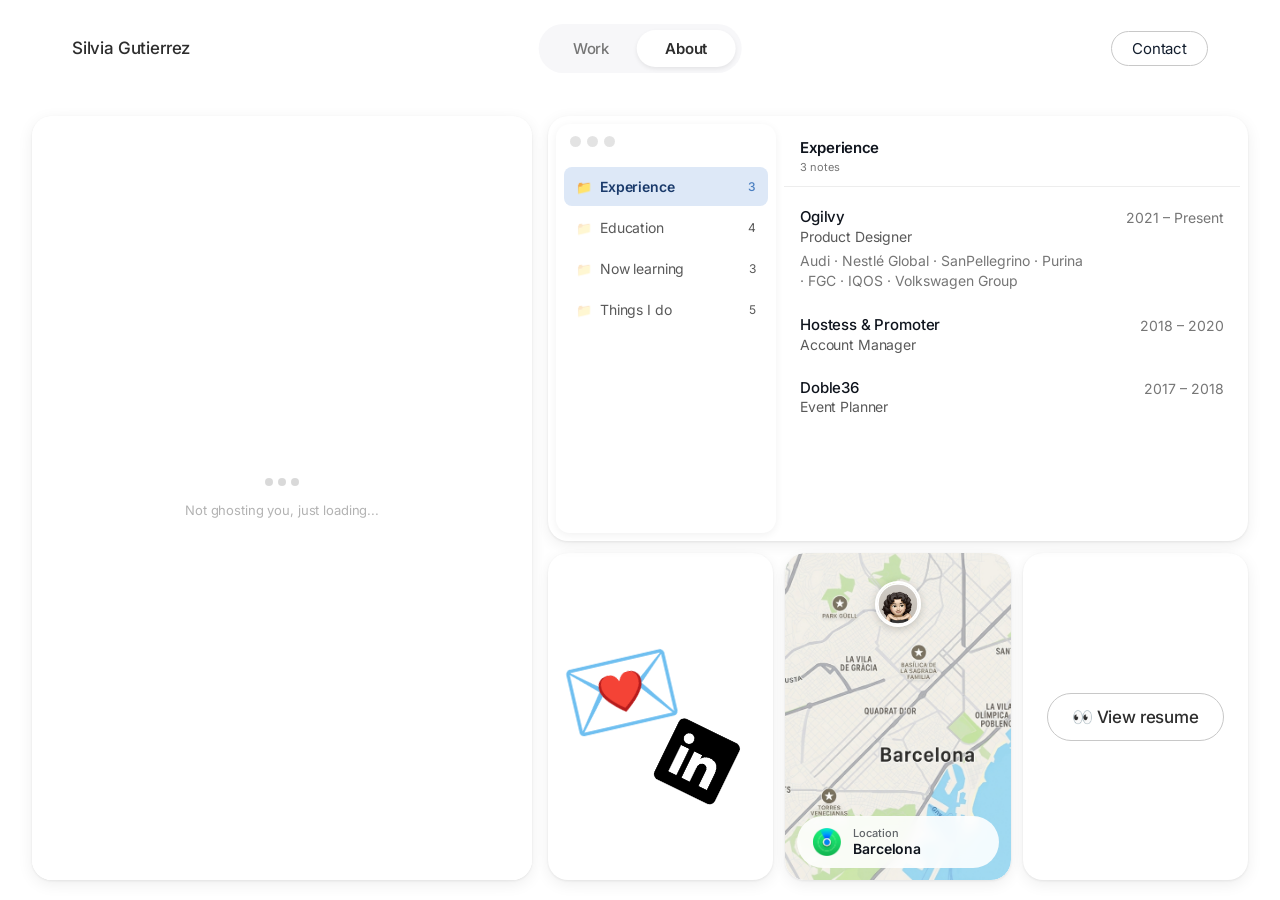
==== commit 498b046f: "Refactor case studies, extract nav component, and update Rosi images - Refactor CSS for both case st" ====
--- a/about.html
+++ b/about.html
@@ -8,19 +8,10 @@
   <link rel="stylesheet" href="about.css" />
   <link href="https://fonts.googleapis.com/css2?family=Inter:wght@400;500;600&display=swap" rel="stylesheet" />
 </head>
-<body>
+<body data-nav-active="about">
 
   <!-- NAVBAR -->
-  <nav class="nav" aria-label="Main navigation">
-    <a href="index.html" class="nav-logo">
-      <span class="nav-name">Silvia<span class="nav-name-last"> Gutierrez</span></span>
-    </a>
-    <div class="nav-pill">
-      <a href="index.html" class="nav-pill-link">Work</a>
-      <a href="about.html" class="nav-pill-link active" aria-current="page">About</a>
-    </div>
-    <a href="https://www.linkedin.com/in/silviagb/" target="_blank" rel="noopener" class="nav-contact-btn">Contact<span class="sr-only"> (opens in new tab)</span></a>
-  </nav>
+  <div id="nav-root"></div>
 
   <!-- CONTENT -->
   <main class="about-main">
@@ -605,16 +596,7 @@
     });
   </script>
 
-  <script>
-    const nav = document.querySelector('.nav');
-    let lastY = 0;
-    window.addEventListener('scroll', () => {
-      const y = window.scrollY;
-      if (y > lastY && y > 96) nav.classList.add('nav--hidden');
-      else nav.classList.remove('nav--hidden');
-      lastY = y;
-    });
-  </script>
+  <script src="components/nav.js"></script>
 
 </body>
 </html>
--- a/about.css
+++ b/about.css
@@ -8,7 +8,7 @@
     --grey:        #767676;   /* 4.54:1 — pasa WCAG AA — uso: secundario, nav inactivo */
     --grey-2:      #595959;   /* 7.0:1  — pasa WCAG AA — uso: cuerpo, apoyo legible   */
     --border:      #e4e4e4;
-    --pill-bg:     #f0f0f0;
+    --pill-bg:     #f7f7f9;
     --bubble-bg:   #f0f0f0;
     --card-bg:     #ffffff;
     --card-gray:   #e4e4e4;
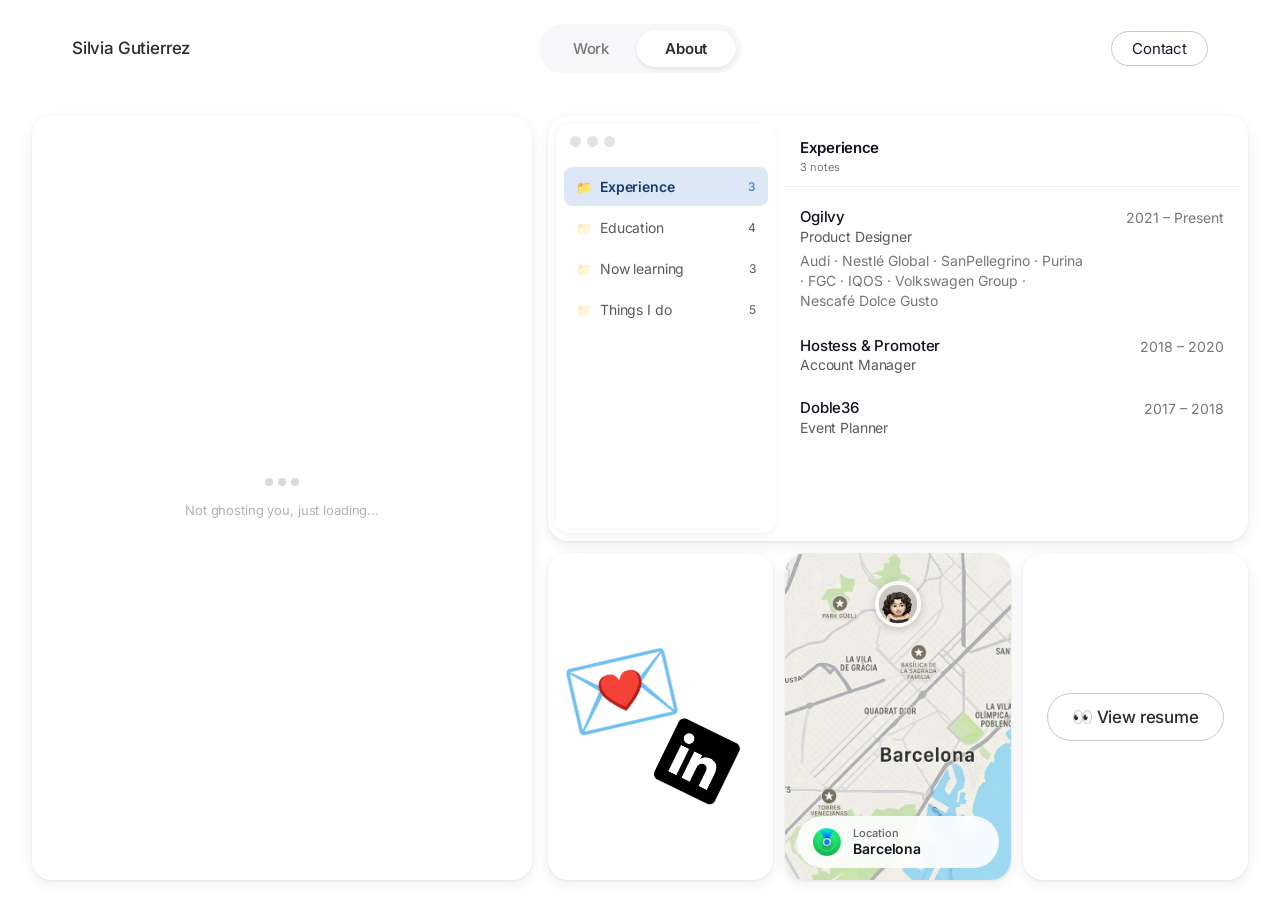
==== commit 005ffaa8: "Fix email copy, toast, auto-reply" ====
--- a/about.html
+++ b/about.html
@@ -32,7 +32,7 @@
         </div>
         <div class="chat-input-bar" id="chat-input-bar">
           <label for="chat-input" class="sr-only">Send a message</label>
-          <textarea id="chat-input" class="chat-input" placeholder="Drop me a message... I'll actually read this 👀" maxlength="300" rows="1"></textarea>
+          <textarea id="chat-input" class="chat-input" placeholder="Drop me a message... 👀" maxlength="300" rows="1"></textarea>
           <button id="chat-send" class="chat-send-btn" aria-label="Send">
             <svg xmlns="http://www.w3.org/2000/svg" width="16" height="16" viewBox="0 0 24 24" fill="none" stroke="currentColor" stroke-width="1.5" stroke-linecap="round" stroke-linejoin="round"><path stroke="none" d="M0 0h24v24H0z" fill="none"/><path d="M4.698 4.034l16.302 7.966l-16.302 7.966a.503 .503 0 0 1 -.546 -.124a.555 .555 0 0 1 -.12 -.568l2.468 -7.274l-2.468 -7.274a.555 .555 0 0 1 .12 -.568a.503 .503 0 0 1 .546 -.124" /><path d="M6.5 12h14.5" /></svg>
           </button>
@@ -94,7 +94,7 @@
                     </div>
                     <span class="notes-item-date">2021 – Present</span>
                   </div>
-                  <span class="notes-item-clients">Audi · Nestlé Global · SanPellegrino · Purina · FGC · IQOS · Volkswagen Group</span>
+                  <span class="notes-item-clients">Audi · Nestlé Global · SanPellegrino · Purina · FGC · IQOS · Volkswagen Group · Nescafé Dolce Gusto</span>
                 </li>
                 <li class="notes-item notes-item--expanded">
                   <div class="notes-item-header">
@@ -170,7 +170,7 @@
                 </li>
                 <li class="notes-item notes-item--text">
                   <span class="notes-item-company">Vibe coding</span>
-                  <span class="notes-item-body">Using Cursor + Claude to build real things without a dev team. This portfolio is proof.</span>
+                  <span class="notes-item-body">Using Cursor + Claude to build real things without a dev team. This portfolio was designed and built by me with both — no templates, no shortcuts.</span>
                 </li>
                 <li class="notes-item notes-item--text">
                   <span class="notes-item-company">AI-assisted research</span>
@@ -213,7 +213,7 @@
       <div class="cards-row">
         <div class="card card-sm card-contact">
           <div class="contact-icons">
-            <a href="/cdn-cgi/l/email-protection#36455f5a405f5751540476515b575f5a1855595b" class="contact-icon" aria-label="Email">💌</a>
+            <button class="contact-icon contact-icon-email" aria-label="Copy email" onclick="copyEmail()">💌</button>
             <a href="https://www.linkedin.com/in/silviagb/" target="_blank" rel="noopener"
                class="contact-icon contact-icon-linkedin" aria-label="LinkedIn">
               <img src="images/linkedin-logo.png" alt="LinkedIn" />
@@ -252,13 +252,13 @@
     // clickEmoji added (or incremented) when the bubble is clicked.
     const MESSAGES = [
       { type:'text',  text:"Hi, I'm Silvia!",                                                                             defaultReaction:{emoji:'🧚🏻‍♀️', count:1}, clickEmoji:'🧚🏻‍♀️', typingMs:900  },
-      { type:'text',  text:"But you can call me Silvi, Sil, or Zirvi—just like my Andalusian grandma used to.",          defaultReaction:null,                    clickEmoji:'👵🏻',     typingMs:1300 },
+      { type:'text',  text:"But you can call me Silvi, Sil, or Zirvi. Just like my Andalusian grandma used to.",          defaultReaction:null,                    clickEmoji:'👵🏻',     typingMs:1300 },
       { type:'text',  text:"For the past five years, I've been a Product Designer at Ogilvy. Demanding clients, tight deadlines, and more project types than I can count.",   defaultReaction:null,                    clickEmoji:'🤠',     typingMs:1400 },
-      { type:'text',  text:"Still at Ogilvy, but open to new opportunities — ideally a digital product team. Just leaving that here.",                                        defaultReaction:null,                    clickEmoji:'🌟',     typingMs:1400 },
-      { type:'text',  text:"Though I have a dark past... I used to plan events! 👀",                                     defaultReaction:null,                    clickEmoji:'🌒',     typingMs:1100 },
-      { type:'text',  text:"And this? This is my home office manager—the real boss of the house. 👇",                    defaultReaction:null,                    clickEmoji:'🫡',     typingMs:1300 },
+      { type:'text',  text:"Still at Ogilvy, but open to new opportunities. Ideally a digital product team. Just leaving that here.",                                        defaultReaction:null,                    clickEmoji:'🌟',     typingMs:1400 },
+      { type:'text',  text:"Though I have a dark past. I used to plan events! 👀",                                     defaultReaction:null,                    clickEmoji:'🌒',     typingMs:1100 },
+      { type:'text',  text:"And this? This is my home office manager. The real boss of the house. 👇",                    defaultReaction:null,                    clickEmoji:'🫡',     typingMs:1300 },
       { type:'image', src:CAT_IMG,                                                                                        defaultReaction:{emoji:'💖', count:1},   clickEmoji:'💖',     typingMs:2000 },
-      { type:'text',  text:"You read the whole thing — respect. Drop me a line if anything caught your eye. 💌", defaultReaction:null, clickEmoji:'💌', typingMs:1400 },
+      { type:'text',  text:"You read the whole thing. Drop me a line if anything caught your eye. 💌", defaultReaction:null, clickEmoji:'💌', typingMs:1400 },
     ];
 
     const scrollEl    = document.getElementById('chat-scroll');
@@ -369,7 +369,8 @@
 
       if (msg.defaultReaction) {
         const badge = makeBadge(msg.defaultReaction.emoji, msg.defaultReaction.count);
-        badge.addEventListener('click', () => {
+        badge.addEventListener('click', (e) => {
+          e.stopPropagation();
           incrementBadge(badge);
           saveReaction(msgIndex, msg.defaultReaction.emoji);
         });
@@ -388,7 +389,8 @@
           const badge = makeBadge(msg.clickEmoji, 1);
           badge.style.opacity   = '0';
           badge.style.transform = 'scale(0.6)';
-          badge.addEventListener('click', () => {
+          badge.addEventListener('click', (e) => {
+            e.stopPropagation();
             incrementBadge(badge);
             saveReaction(msgIndex, msg.clickEmoji);
           });
@@ -409,6 +411,13 @@
     const SUPA_URL = 'https://ncgpeftflcvlvedmpfno.supabase.co';
     const SUPA_KEY = 'eyJhbGciOiJIUzI1NiIsInR5cCI6IkpXVCJ9.eyJpc3MiOiJzdXBhYmFzZSIsInJlZiI6Im5jZ3BlZnRmbGN2bHZlZG1wZm5vIiwicm9sZSI6ImFub24iLCJpYXQiOjE3NzM1ODU3OTUsImV4cCI6MjA4OTE2MTc5NX0.-5kdnQhtjg_4nebCeReHEE-rYZAulSlQYjA0M2LK5Zg';
 
+    // ── Session ID — unique per browser visit ─────────────────────────────
+    let SESSION_ID = sessionStorage.getItem('portfolio_session');
+    if (!SESSION_ID) {
+      SESSION_ID = Math.random().toString(36).slice(2, 7).toUpperCase();
+      sessionStorage.setItem('portfolio_session', SESSION_ID);
+    }
+
     async function saveReaction(messageIndex, emoji) {
       try {
         await fetch(`${SUPA_URL}/rest/v1/reactions`, {
@@ -419,7 +428,7 @@
             'Authorization': `Bearer ${SUPA_KEY}`,
             'Prefer': 'return=minimal'
           },
-          body: JSON.stringify({ message_index: messageIndex, emoji })
+          body: JSON.stringify({ message_index: messageIndex, emoji, session_id: SESSION_ID })
         });
       } catch(e) { console.log('reaction save failed', e); }
     }
@@ -434,7 +443,7 @@
             'Authorization': `Bearer ${SUPA_KEY}`,
             'Prefer': 'return=minimal'
           },
-          body: JSON.stringify({ content })
+          body: JSON.stringify({ content, session_id: SESSION_ID })
         });
       } catch(e) { console.log('message save failed', e); }
     }
@@ -526,6 +535,30 @@
         confirmEl.style.transform = 'translateY(0)';
       }));
 
+      // ── Auto-reply: ask for email (once per session) ──────────────────
+      const hasReplied = sessionStorage.getItem('portfolio_autoreplied');
+      if (!hasReplied) {
+        sessionStorage.setItem('portfolio_autoreplied', 'true');
+        setTimeout(() => {
+          showTyping();
+          scrollBottom();
+          setTimeout(() => {
+            removeTyping();
+            const replyEl = document.createElement('div');
+            replyEl.className = 'chat-msg';
+            const replyRow = document.createElement('div');
+            replyRow.className = 'chat-bubble-row';
+            const replyBubble = document.createElement('div');
+            replyBubble.className = 'chat-bubble';
+            replyBubble.textContent = "Thanks for writing! What's your email so I can get back to you?";
+            replyRow.appendChild(replyBubble);
+            replyRow.appendChild(makeTailSVG(BUBBLE_BG));
+            replyEl.appendChild(replyRow);
+            animateIn(replyEl);
+          }, 1500);
+        }, 1000);
+      }
+
       setTimeout(() => {
         inputEl.disabled = false;
         sendBtn.disabled = false;
@@ -533,6 +566,15 @@
         inputEl.focus();
       }, 500);
     }
+
+    // ── Copy email to clipboard ───────────────────────────────────────────
+    window.copyEmail = function() {
+      navigator.clipboard.writeText('silviagb2@gmail.com').then(() => {
+        const toast = document.getElementById('email-toast');
+        toast.classList.add('visible');
+        setTimeout(() => toast.classList.remove('visible'), 2500);
+      });
+    };
 
     sendBtn.addEventListener('click', sendMessage);
     inputEl.addEventListener('keydown', (e) => {
@@ -598,5 +640,96 @@
 
   <script src="components/nav.js"></script>
 
+  <!-- MOBILE CHAT FAB + DRAWER -->
+  <button class="chat-fab" id="chat-fab" aria-label="Open chat">💬</button>
+  <div class="chat-drawer-backdrop" id="chat-drawer-backdrop"></div>
+  <div class="chat-drawer" id="chat-drawer" role="dialog" aria-modal="true" aria-label="Chat with Silvia">
+    <div class="chat-drawer-handle" aria-hidden="true"></div>
+    <div class="chat-drawer-header">
+      <span class="chat-drawer-title">Say hi 👋</span>
+      <button class="chat-drawer-close" id="chat-drawer-close" aria-label="Close chat">✕</button>
+    </div>
+  </div>
+
+  <script>
+    (function () {
+      const fab      = document.getElementById('chat-fab');
+      const backdrop = document.getElementById('chat-drawer-backdrop');
+      const drawer   = document.getElementById('chat-drawer');
+      const closeBtn = document.getElementById('chat-drawer-close');
+      const scrollEl = document.getElementById('chat-scroll');
+      const inputBar = document.getElementById('chat-input-bar');
+
+      let drawerReady = false;
+
+      function isMobile() { return window.innerWidth <= 768; }
+
+      function openDrawer() {
+        if (!drawerReady) {
+          drawer.appendChild(scrollEl);
+          drawer.appendChild(inputBar);
+          drawerReady = true;
+        }
+        drawer.classList.add('chat-drawer--open');
+        backdrop.classList.add('chat-drawer-backdrop--visible');
+        fab.classList.add('chat-fab--open');
+        document.body.style.overflow = 'hidden';
+        // wait for drawer to finish animating then scroll to bottom
+        setTimeout(() => {
+          scrollEl.scrollTop = scrollEl.scrollHeight;
+        }, 400);
+      }
+
+      function closeDrawer() {
+        drawer.classList.remove('chat-drawer--open');
+        backdrop.classList.remove('chat-drawer-backdrop--visible');
+        fab.classList.remove('chat-fab--open');
+        document.body.style.overflow = '';
+      }
+
+      fab.addEventListener('click', openDrawer);
+      closeBtn.addEventListener('click', closeDrawer);
+      backdrop.addEventListener('click', closeDrawer);
+
+      // swipe down to close
+      let touchStartY = 0;
+      let touchStartScrollTop = 0;
+
+      drawer.addEventListener('touchstart', (e) => {
+        touchStartY = e.touches[0].clientY;
+        touchStartScrollTop = scrollEl ? scrollEl.scrollTop : 0;
+      }, { passive: true });
+
+      drawer.addEventListener('touchend', (e) => {
+        const deltaY = e.changedTouches[0].clientY - touchStartY;
+        // only close if swiped down >80px AND scroll is at top
+        if (deltaY > 80 && touchStartScrollTop <= 0) {
+          closeDrawer();
+        }
+      }, { passive: true });
+
+      window.addEventListener('resize', () => {
+        if (!isMobile() && drawerReady) {
+          const leftEl = document.querySelector('.about-left');
+          if (leftEl) {
+            leftEl.appendChild(scrollEl);
+            leftEl.appendChild(inputBar);
+            drawerReady = false;
+            closeDrawer();
+          }
+        }
+      });
+    })();
+  </script>
+
+  <!-- EMAIL COPIED TOAST -->
+  <div class="email-toast" id="email-toast" aria-live="polite">
+    <div class="email-toast-icon">✅</div>
+    <div class="email-toast-text">
+      <strong>Email copied!</strong>
+      <span>silviagb2@gmail.com</span>
+    </div>
+  </div>
+
 </body>
 </html>
--- a/about.css
+++ b/about.css
@@ -35,18 +35,17 @@
 
   /* Visible focus ring for keyboard users */
   .notes-folder:focus-visible {
-    outline: 2px solid #4a7fc1;
+    outline: 1.5px solid rgba(0,0,0,0.5);
     outline-offset: 2px;
   }
   .chat-input:focus-visible {
-    outline: 2px solid #4a7fc1;
-    outline-offset: 0;
+    outline: none;
   }
   .nav-pill-link:focus-visible,
   .nav-contact-btn:focus-visible,
   .resume-btn:focus-visible,
   .contact-icon:focus-visible {
-    outline: 2px solid #4a7fc1;
+    outline: 1.5px solid rgba(0,0,0,0.5);
     outline-offset: 3px;
     border-radius: 4px;
   }
@@ -380,6 +379,21 @@
   .contact-icon-linkedin { transform: rotate(26deg) translateX(40px); margin-top: -30px; transition: transform 0.25s cubic-bezier(0.34, 1.56, 0.64, 1); }
   .contact-icon-linkedin:hover { transform: rotate(26deg) translateX(40px) scale(1.12) translateY(-6px); }
   .contact-icon-linkedin img { width: 92px; height: 92px; object-fit: contain; border-radius: 14px; }
+
+
+  .contact-icon-email {
+    position: relative;
+    background: none;
+    border: none;
+    cursor: pointer;
+    padding: 0;
+    font-size: 92px;
+    display: block;
+    transform: rotate(-13deg) translateX(-40px);
+    transition: transform 0.25s cubic-bezier(0.34, 1.56, 0.64, 1);
+    line-height: 1;
+  }
+  .contact-icon-email:hover { transform: rotate(-13deg) translateX(-40px) scale(1.12) translateY(-6px); }
   
   /* Location */
   .card-location { position: relative; overflow: hidden; border-radius: 20px; }
@@ -416,7 +430,7 @@
     .nav-contact-btn { padding: 7px 14px; font-size: 14px; }
     .about-main   { padding: calc(var(--nav-h) + 16px) 16px 16px; flex-direction: column; }
     .about-right  { order: 1; }
-    .about-left   { order: 2; width: 100%; height: 420px; }
+    .about-left-wrap { display: none; } /* hidden — replaced by FAB + drawer */
     .cards-row    { flex-direction: column; gap: 12px; }
     .cards-row:last-child { display: flex; flex-direction: column; height: auto; }
     .card-info    { flex: none; height: auto; min-height: 0; padding: 20px 24px 24px; }
@@ -427,6 +441,147 @@
     .contact-icon-linkedin { transform: rotate(26deg) translateX(28px); }
     .contact-icon-linkedin:hover { transform: rotate(26deg) translateX(28px) scale(1.12) translateY(-6px); }
     .contact-icon-linkedin img { width: 64px; height: 64px; }
+  }
+
+  /* =============================================
+     CHAT FAB + DRAWER (mobile only)
+     ============================================= */
+
+  /* FAB button */
+  .chat-fab {
+    display: none; /* hidden on desktop */
+  }
+  @media (max-width: 768px) {
+    .chat-fab {
+      display: flex;
+      position: fixed;
+      bottom: 12px;
+      right: 12px;
+      z-index: 200;
+      width: 52px;
+      height: 52px;
+      border-radius: 50%;
+      background: #dde8f7;
+      border: none;
+      cursor: pointer;
+      align-items: center;
+      justify-content: center;
+      font-size: 22px;
+      box-shadow: 0 2px 8px rgba(0,0,0,0.12), 0 6px 24px rgba(0,0,0,0.1);
+      transition: transform 0.2s cubic-bezier(0.34,1.56,0.64,1), box-shadow 0.2s ease;
+    }
+    .chat-fab:hover {
+      transform: scale(1.08);
+      box-shadow: 0 4px 12px rgba(0,0,0,0.15), 0 8px 28px rgba(0,0,0,0.12);
+    }
+    .chat-fab--open { transform: scale(0.92); }
+
+    /* backdrop */
+    .chat-drawer-backdrop {
+      position: fixed;
+      inset: 0;
+      background: rgba(0,0,0,0.4);
+      z-index: 210;
+      opacity: 0;
+      pointer-events: none;
+      transition: opacity 0.3s ease;
+    }
+    .chat-drawer-backdrop--visible {
+      opacity: 1;
+      pointer-events: auto;
+    }
+
+    /* drawer */
+    .chat-drawer {
+      position: fixed;
+      left: 0; right: 0; bottom: 0;
+      z-index: 220;
+      height: 85dvh;
+      background: var(--card-bg);
+      border-radius: 20px 20px 0 0;
+      display: flex;
+      flex-direction: column;
+      transform: translateY(100%);
+      transition: transform 0.38s cubic-bezier(0.32,0.72,0,1);
+      overflow: visible;
+    }
+    .chat-drawer--open {
+      transform: translateY(0);
+    }
+
+    /* drawer handle */
+    .chat-drawer-handle {
+      flex-shrink: 0;
+      display: flex;
+      align-items: center;
+      justify-content: center;
+      padding: 12px 0 4px;
+    }
+    .chat-drawer-handle::before {
+      content: '';
+      width: 36px;
+      height: 4px;
+      border-radius: 100px;
+      background: rgba(0,0,0,0.15);
+    }
+
+    /* drawer header */
+    .chat-drawer-header {
+      flex-shrink: 0;
+      display: flex;
+      align-items: center;
+      justify-content: space-between;
+      padding: 4px 16px 12px;
+      border-bottom: 1px solid rgba(0,0,0,0.07);
+    }
+    .chat-drawer-title {
+      font-size: 15px;
+      font-weight: 600;
+      color: var(--dark-blue);
+      letter-spacing: -0.01em;
+    }
+    .chat-drawer-close {
+      width: 28px;
+      height: 28px;
+      border-radius: 50%;
+      background: rgba(0,0,0,0.07);
+      border: none;
+      cursor: pointer;
+      display: flex;
+      align-items: center;
+      justify-content: center;
+      font-size: 14px;
+      color: var(--grey-2);
+      transition: background 0.15s;
+    }
+    .chat-drawer-close:hover { background: rgba(0,0,0,0.12); }
+
+    /* chat scroll inside drawer */
+    .chat-drawer .chat-scroll {
+      flex: 1 1 0px;
+      height: 0; /* key: forces flex to give it a real height */
+      min-height: 0;
+      overflow-y: auto;
+      overflow-x: hidden;
+      -webkit-overflow-scrolling: touch;
+      display: flex;
+      flex-direction: column;
+    }
+    /* input bar inside drawer */
+    .chat-drawer .chat-input-bar {
+      flex-shrink: 0;
+      width: 100%;
+      box-sizing: border-box;
+      padding: 10px 12px max(12px, env(safe-area-inset-bottom));
+    }
+    .chat-drawer .chat-input-bar .chat-input {
+      box-sizing: border-box;
+      width: 100%;
+    }
+    .chat-drawer .chat-bubble {
+      max-width: calc(100vw - 80px);
+      word-break: break-word;
+    }
   }
   
   /* =============================================
@@ -622,21 +777,72 @@
     .notes-app {
       flex-direction: column;
       padding: 8px;
-      gap: 8px;
+      gap: 0;
     }
     .notes-sidebar {
       width: 100%;
+      border-radius: 14px;
+      box-shadow: 0 2px 8px rgba(0,0,0,0.06);
+      border-bottom: none;
+      padding: 10px 8px 12px;
+      flex-direction: column;
+      align-items: flex-start;
+      gap: 6px;
+      margin-bottom: 0;
+    }
+    .notes-dots { padding-bottom: 4px; flex-shrink: 0; }
+    .notes-folders {
+      flex-direction: row;
+      flex-wrap: nowrap;
+      gap: 2px;
+      overflow-x: auto;
+      scrollbar-width: none;
+      width: 100%;
+    }
+    .notes-folders::-webkit-scrollbar { display: none; }
+    .notes-folder {
+      flex-shrink: 0;
+      padding: 8px 14px;
+      border-radius: 8px;
+      gap: 6px;
+    }
+    .notes-folder-icon { font-size: 12px; }
+    .notes-folder-name { font-size: 13px; }
+    .notes-folder-count { display: none; }
+    .notes-folder--active {
+      background: #dde8f7;
+      border-radius: 8px;
+    }
+    .notes-folder--active .notes-folder-name { color: #1a3a6b; }
+    .notes-folder--active .notes-folder-icon { opacity: 1; }
+    .notes-content {
+      margin-left: 0;
       border-radius: 12px;
-      padding: 8px;
-    }
-    .notes-dots { padding-bottom: 8px; }
-    .notes-folders { flex-direction: row; flex-wrap: wrap; gap: 4px; }
-    .notes-folder  { padding: 6px 10px; }
-    .notes-folder-count { display: none; }
-    .notes-content { margin-left: 0; border-radius: 12px; }
-    .notes-panel-title { padding: 16px 20px 4px; font-size: 17px; }
-    .notes-list { padding: 8px 20px 20px; }
-    .notes-item { padding: 12px 0; }
+      margin-top: 8px;
+    }
+    .notes-panel-title {
+      padding: 14px 16px 10px;
+      font-size: 15px;
+      border-bottom: none;
+      position: relative;
+    }
+    .notes-panel-title::after {
+      content: '';
+      position: absolute;
+      bottom: 0;
+      left: 16px;
+      right: 16px;
+      height: 1px;
+      background: rgba(0,0,0,0.07);
+    }
+    .notes-content {
+      margin-left: 0;
+      border-radius: 0 0 14px 14px;
+    }
+    .notes-panel-title { padding: 14px 16px 10px; font-size: 15px; }
+    .notes-list { padding: 4px 16px 20px; }
+    .notes-item { padding: 10px 0; }
+    .notes-item-clients { padding-right: 0; }
   }
   
   /* =============================================
@@ -678,7 +884,7 @@
   }
 
   .chat-input::placeholder { color: var(--grey); }
-  .chat-input:focus { border-color: #888; }
+  .chat-input:focus { border-color: rgba(0,0,0,0.4); }
 
   .chat-send-btn {
     position: absolute;
@@ -753,4 +959,56 @@
   }
   .chat-bubble-sent.with-tail {
     border-radius: 28px 28px 2px 28px;
+  }
+  /* ── Email copied toast ───────────────────────────────────────────────── */
+  .email-toast {
+    position: fixed;
+    bottom: 32px;
+    left: 50%;
+    transform: translateX(-50%) translateY(20px);
+    z-index: 999;
+    background: var(--white);
+    border-radius: 20px;
+    padding: 10px 24px 10px 10px;
+    display: flex;
+    align-items: center;
+    gap: 12px;
+    min-width: 320px;
+    box-shadow: 0 4px 20px rgba(0,0,0,0.10), 0 1px 4px rgba(0,0,0,0.06);
+    pointer-events: none;
+    opacity: 0;
+    transition: transform 0.4s cubic-bezier(0.34, 1.4, 0.64, 1), opacity 0.3s ease;
+  }
+  .email-toast.visible {
+    opacity: 1;
+    transform: translateX(-50%) translateY(0);
+  }
+  .email-toast-icon {
+    width: 44px;
+    height: 44px;
+    border-radius: 12px;
+    background: #f7f7f9;
+    display: flex;
+    align-items: center;
+    justify-content: center;
+    font-size: 22px;
+    flex-shrink: 0;
+  }
+  .email-toast-text {
+    display: flex;
+    flex-direction: column;
+    gap: 2px;
+  }
+  .email-toast-text strong {
+    font-size: 14px;
+    font-weight: 600;
+    color: var(--dark);
+    letter-spacing: -0.01em;
+    white-space: nowrap;
+  }
+  .email-toast-text span {
+    font-size: 13px;
+    font-weight: 400;
+    color: var(--grey);
+    white-space: nowrap;
   }
